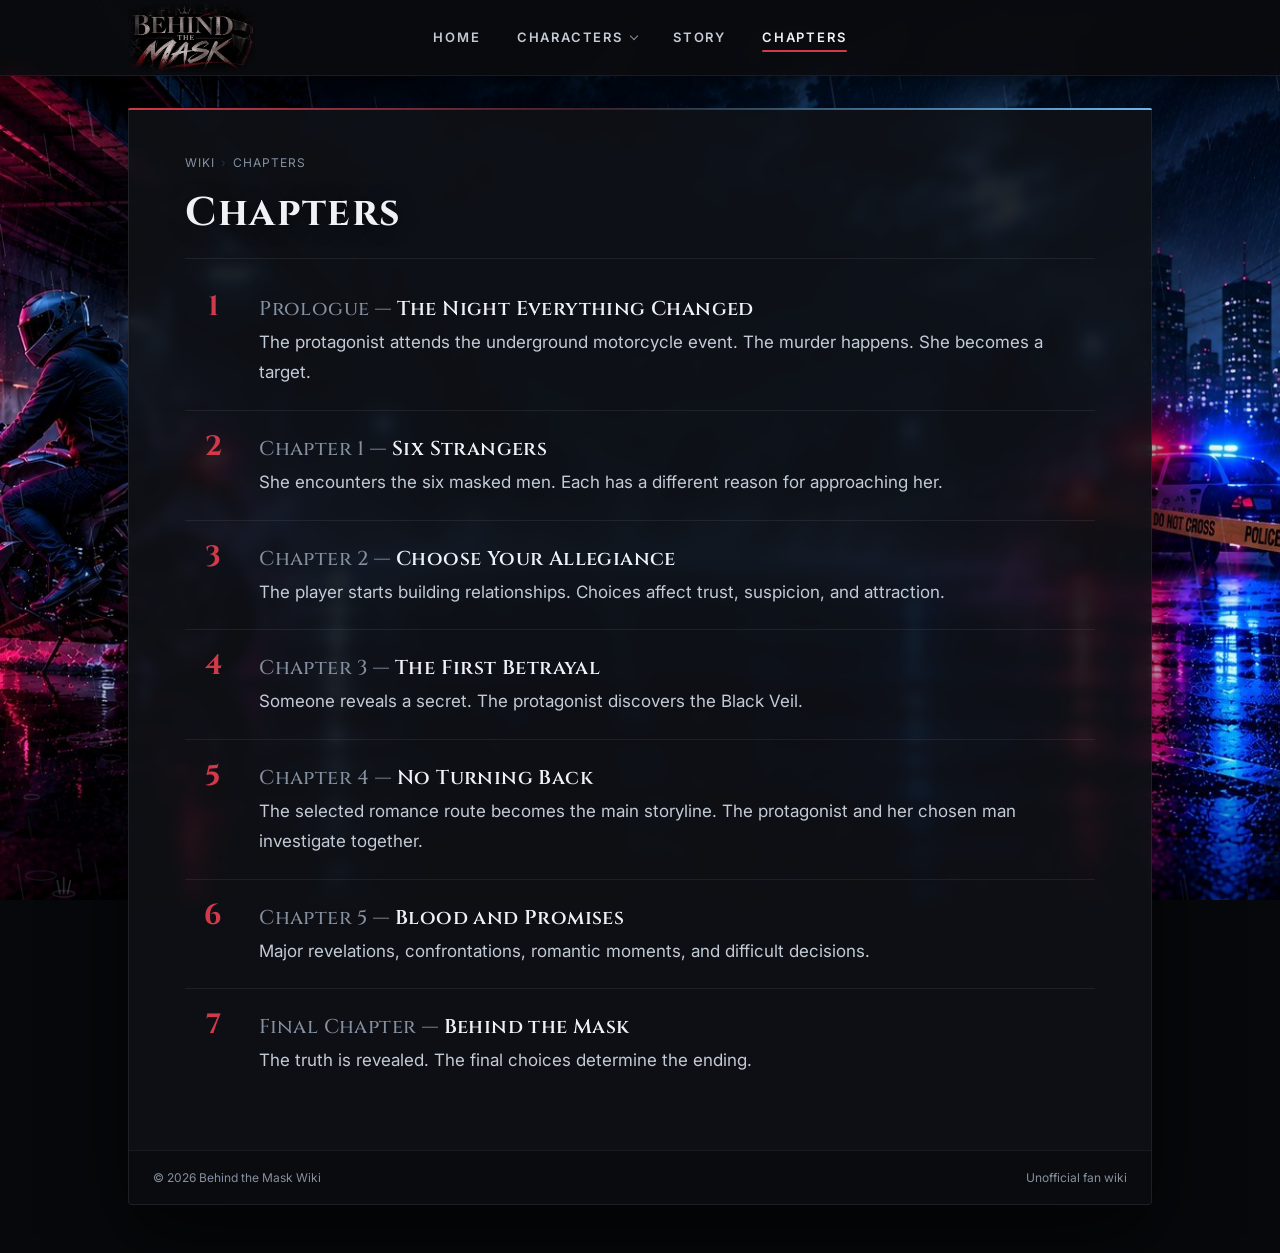
==== chapters.html @ 9ae068f0 "add website files" ====
<!DOCTYPE html>
<html lang="en">
<head>
  <meta charset="utf-8">
  <meta name="viewport" content="width=device-width, initial-scale=1">
  <title>Chapters — Behind the Mask Wiki</title>
  <meta name="description" content="Chapter guide for Behind the Mask.">
  <link rel="icon" href="assets/img/logo-nav.webp">
  <link rel="preconnect" href="https://fonts.googleapis.com">
  <link rel="preconnect" href="https://fonts.gstatic.com" crossorigin>
  <link href="https://fonts.googleapis.com/css2?family=Cinzel:wght@500;600;700&family=Inter:wght@400;500;600;700&display=swap" rel="stylesheet">
  <link rel="stylesheet" href="assets/css/wiki.css">
</head>
<body data-page="chapters">

  <!-- Background, top bar and footer are added by assets/js/site.js -->
  <div class="wiki-shell">
    <div class="wiki-panel">
      <main class="wiki-content" id="main">
        <header class="page-head">
          <ol class="breadcrumb">
            <li><a href="index.html">Wiki</a></li>
            <li>Chapters</li>
          </ol>
          <h1>Chapters</h1>
        </header>

        <ol class="chapter-index">
          <li>
            <span class="chapter-index__num">1</span>
            <div>
              <h3 class="chapter-index__title" data-no-toc><span>Prologue —</span> The Night Everything Changed</h3>
              <p>The protagonist attends the underground motorcycle event. The murder happens. She becomes a target.</p>
            </div>
          </li>
          <li>
            <span class="chapter-index__num">2</span>
            <div>
              <h3 class="chapter-index__title" data-no-toc><span>Chapter 1 —</span> Six Strangers</h3>
              <p>She encounters the six masked men. Each has a different reason for approaching her.</p>
            </div>
          </li>
          <li>
            <span class="chapter-index__num">3</span>
            <div>
              <h3 class="chapter-index__title" data-no-toc><span>Chapter 2 —</span> Choose Your Allegiance</h3>
              <p>The player starts building relationships. Choices affect trust, suspicion, and attraction.</p>
            </div>
          </li>
          <li>
            <span class="chapter-index__num">4</span>
            <div>
              <h3 class="chapter-index__title" data-no-toc><span>Chapter 3 —</span> The First Betrayal</h3>
              <p>Someone reveals a secret. The protagonist discovers the Black Veil.</p>
            </div>
          </li>
          <li>
            <span class="chapter-index__num">5</span>
            <div>
              <h3 class="chapter-index__title" data-no-toc><span>Chapter 4 —</span> No Turning Back</h3>
              <p>The selected romance route becomes the main storyline. The protagonist and her chosen man investigate together.</p>
            </div>
          </li>
          <li>
            <span class="chapter-index__num">6</span>
            <div>
              <h3 class="chapter-index__title" data-no-toc><span>Chapter 5 —</span> Blood and Promises</h3>
              <p>Major revelations, confrontations, romantic moments, and difficult decisions.</p>
            </div>
          </li>
          <li>
            <span class="chapter-index__num">7</span>
            <div>
              <h3 class="chapter-index__title" data-no-toc><span>Final Chapter —</span> Behind the Mask</h3>
              <p>The truth is revealed. The final choices determine the ending.</p>
            </div>
          </li>
        </ol>

      </main>
    </div>
  </div>

  <script src="assets/js/site.js"></script>
  <script src="assets/js/rain.js"></script>
</body>
</html>
---- assets/css/wiki.css ----
/* ==========================================================================
   Behind the Mask — Wiki stylesheet
   --------------------------------------------------------------------------
   1. Theme tokens (edit colours / sizes here)
   2. Base
   3. Background (artwork + rain canvas)
   4. Top navigation bar
   5. Layout shell (central panel)
   6. Typography inside the content
   7. Components (cards, infobox, character cards, tables, collapsibles…)
   8. Footer
   9. Responsive
   ========================================================================== */

/* 1. THEME TOKENS ---------------------------------------------------------- */
:root {
  /* Surfaces — charcoal / black, Steam-like */
  --c-black:        #07080b;
  --c-bar:          rgba(10, 11, 15, 0.92);     /* top navigation bar          */
  --c-panel:        rgba(15, 17, 22, 0.90);     /* central panel (90% opaque)  */
  --c-surface:      #191c23;                    /* cards                        */
  --c-surface-2:    #20242d;                    /* raised / hover               */
  --c-surface-3:    #2a2f3a;
  --c-border:       rgba(255, 255, 255, 0.07);
  --c-border-hi:    rgba(255, 255, 255, 0.14);

  /* Text */
  --c-text:         #c3cbd6;
  --c-text-strong:  #eef1f5;
  --c-muted:        #8590a0;

  /* Accents — rose from the logo, neon blue from the artwork */
  --c-accent:       #d23a4c;
  --c-accent-soft:  rgba(210, 58, 76, 0.16);
  --c-link:         #6cb8f2;
  --c-link-hover:   #a6d6ff;

  /* Type */
  --f-display: "Cinzel", "Trajan Pro", Georgia, serif;
  --f-body:    "Inter", "Segoe UI", system-ui, -apple-system, Roboto, Arial, sans-serif;

  /* Layout
     The artwork is 1672×941 and always covers the screen, so its rendered
     width is max(100vw, 100vh × 1.777). The open area between the characters
     is ~48% of that width — the panel is sized to fit inside it. */
  --art-width:     max(100vw, calc(100vh * 1672 / 941));
  --wiki-width:    min(94vw, clamp(860px, calc(var(--art-width) * 0.64), 1440px));
  --header-h:      76px;
  --radius:        4px;
  --gap:           28px;
  --ease:          cubic-bezier(.2, .7, .2, 1);
}

/* 2. BASE ------------------------------------------------------------------ */
*, *::before, *::after { box-sizing: border-box; }

html { scroll-behavior: smooth; scroll-padding-top: calc(var(--header-h) + 20px); }
@media (prefers-reduced-motion: reduce) { html { scroll-behavior: auto; } }

body {
  margin: 0;
  min-height: 100vh;
  background: var(--c-black);
  color: var(--c-text);
  font: 400 17px/1.75 var(--f-body);
  -webkit-font-smoothing: antialiased;
  text-rendering: optimizeLegibility;
}

img { max-width: 100%; height: auto; display: block; }

a { color: var(--c-link); text-decoration: none; transition: color .2s var(--ease); }
a:hover { color: var(--c-link-hover); }

:focus-visible { outline: 2px solid var(--c-link); outline-offset: 2px; border-radius: 2px; }

::selection { background: var(--c-accent); color: #fff; }

.skip-link {
  position: fixed; top: 8px; left: 8px; z-index: 100;
  padding: 8px 14px; background: var(--c-surface-2); color: var(--c-text-strong);
  transform: translateY(-200%); transition: transform .2s;
}
.skip-link:focus { transform: none; }

/* 3. BACKGROUND ------------------------------------------------------------ */
.wiki-bg { position: fixed; inset: 0; z-index: 0; overflow: hidden; pointer-events: none; }

/* the stage keeps the artwork's 1672:941 shape and always covers the window */
.wiki-bg__stage {
  position: absolute; left: 50%; top: 50%;
  width: var(--art-width);
  aspect-ratio: 1672 / 941;
  transform: translate(-50%, -50%);
}
.wiki-bg__stage img,
.wiki-bg__stage canvas { position: absolute; inset: 0; width: 100%; height: 100%; }

/* soft darkening at the very top/bottom so the bar and footer sit nicely */
.wiki-bg::after {
  content: ""; position: absolute; inset: 0;
  background: linear-gradient(to bottom, rgba(0,0,0,.35) 0, transparent 18%, transparent 85%, rgba(0,0,0,.45) 100%);
}

/* 4. TOP NAVIGATION BAR ---------------------------------------------------- */
.site-header {
  position: sticky; top: 0; z-index: 50;
  height: var(--header-h);
  background: var(--c-bar);
  border-bottom: 1px solid var(--c-border);
  box-shadow: 0 6px 24px rgba(0, 0, 0, .45);
  -webkit-backdrop-filter: blur(10px);
  backdrop-filter: blur(10px);
}
/* three columns: logo | centered menu | empty spacer (keeps the menu truly centered) */
.site-header__inner {
  width: var(--wiki-width); height: 100%; margin: 0 auto;
  display: grid; grid-template-columns: 1fr auto 1fr; grid-template-rows: 100%; align-items: center; gap: 24px;
}
.site-header__inner > .site-logo { justify-self: start; }
.site-header__inner > .site-nav  { justify-self: center; }
.site-header__inner > .nav-toggle { justify-self: end; grid-column: 3; grid-row: 1; }

.site-logo { display: flex; align-items: center; height: 100%; padding: 4px 0; flex-shrink: 0; }
.site-logo img {
  height: calc(var(--header-h) - 8px); width: auto;
  filter: drop-shadow(0 0 0 transparent);
  transition: transform .3s var(--ease), filter .3s var(--ease);
}
.site-logo:hover img { transform: scale(1.04); filter: drop-shadow(0 0 10px rgba(210, 58, 76, .45)); }

.site-nav ul { display: flex; gap: 4px; margin: 0; padding: 0; list-style: none; }
.site-nav a {
  position: relative; display: block;
  padding: 10px 16px;
  color: var(--c-text);
  font: 600 13px/1 var(--f-body);
  letter-spacing: .14em; text-transform: uppercase;
  border-radius: var(--radius);
  transition: color .2s var(--ease), background .2s var(--ease);
}
.site-nav a::after {
  content: ""; position: absolute; left: 16px; right: 16px; bottom: 2px; height: 2px;
  background: var(--c-accent); border-radius: 2px;
  transform: scaleX(0); transition: transform .25s var(--ease);
}
.site-nav a:hover { color: var(--c-text-strong); background: rgba(255,255,255,.04); }
.site-nav a:hover::after { transform: scaleX(.5); }
.site-nav a[aria-current="page"] { color: var(--c-text-strong); }
.site-nav a[aria-current="page"]::after { transform: scaleX(1); }

/* Characters dropdown in the top menu */
.site-nav li { position: relative; }
.nav-caret {
  display: inline-block; width: 6px; height: 6px; margin: 0 0 3px 8px;
  border-right: 1.5px solid currentColor; border-bottom: 1.5px solid currentColor;
  transform: rotate(45deg); opacity: .7; transition: transform .25s var(--ease);
}
.has-sub:hover .nav-caret, .has-sub:focus-within .nav-caret { transform: rotate(225deg) translate(-2px, -2px); }
.site-subnav {
  position: absolute; top: calc(100% + 14px); left: 50%; z-index: 60;
  min-width: 280px; padding: 8px 0;
  background: rgba(12, 13, 17, .98);
  border: 1px solid var(--c-border-hi); border-top: 2px solid var(--c-accent); border-radius: 0 0 var(--radius) var(--radius);
  box-shadow: 0 18px 40px rgba(0, 0, 0, .6);
  opacity: 0; visibility: hidden; transform: translate(-50%, 8px);
  transition: opacity .2s var(--ease), transform .2s var(--ease), visibility 0s .2s;
}
.site-subnav::before { content: ""; position: absolute; left: 0; right: 0; top: -18px; height: 18px; } /* hover bridge */
.has-sub:hover .site-subnav,
.has-sub:focus-within .site-subnav {
  opacity: 1; visibility: visible; transform: translate(-50%, 0);
  transition: opacity .2s var(--ease), transform .2s var(--ease);
}
.site-subnav__title {
  margin: 8px 0 4px; padding: 0 18px;
  font: 700 10px/1.3 var(--f-body); letter-spacing: .18em; text-transform: uppercase; color: var(--c-muted);
}
.site-nav .site-subnav ul { display: block; padding: 0; }
.site-nav .site-subnav a {
  display: flex; justify-content: space-between; align-items: baseline; gap: 16px;
  padding: 8px 18px; border-radius: 0; border-left: 2px solid transparent;
  font: 600 14px/1.3 var(--f-body); letter-spacing: .02em; text-transform: none; color: var(--c-text-strong);
}
.site-nav .site-subnav a span { font-weight: 400; font-size: 12px; color: var(--c-muted); white-space: nowrap; }
.site-nav .site-subnav a::after { display: none; }
.site-nav .site-subnav a:hover { background: rgba(255,255,255,.05); border-left-color: var(--c-border-hi); }
.site-nav .site-subnav a[aria-current="page"] { border-left-color: var(--c-accent); background: var(--c-accent-soft); }
.site-nav .site-subnav .site-subnav__all {
  margin-top: 8px; padding-top: 10px; border-top: 1px solid var(--c-border);
  font-size: 12px; letter-spacing: .1em; text-transform: uppercase; color: var(--c-muted);
}

.nav-toggle {
  display: none;
  width: 42px; height: 42px; padding: 0;
  background: transparent; border: 1px solid var(--c-border-hi); border-radius: var(--radius);
  color: var(--c-text-strong); cursor: pointer;
}
.nav-toggle span, .nav-toggle span::before, .nav-toggle span::after {
  display: block; width: 18px; height: 2px; margin: 0 auto; background: currentColor;
  position: relative; transition: transform .25s var(--ease), background .2s;
}
.nav-toggle span::before, .nav-toggle span::after { content: ""; position: absolute; left: 0; }
.nav-toggle span::before { top: -6px; }
.nav-toggle span::after  { top:  6px; }
.nav-toggle[aria-expanded="true"] span { background: transparent; }
.nav-toggle[aria-expanded="true"] span::before { transform: translateY(6px) rotate(45deg); }
.nav-toggle[aria-expanded="true"] span::after  { transform: translateY(-6px) rotate(-45deg); }

/* 5. LAYOUT SHELL ---------------------------------------------------------- */
.wiki-shell {
  position: relative; z-index: 1;
  width: var(--wiki-width);
  margin: 32px auto 48px;
}

/* THE central panel — only the background is translucent, never the content */
.wiki-panel {
  position: relative;
  display: flex; flex-direction: column;
  min-height: calc(100vh - var(--header-h) - 80px);
  background: var(--c-panel);
  -webkit-backdrop-filter: blur(6px) saturate(115%);
  backdrop-filter: blur(6px) saturate(115%);
  border: 1px solid var(--c-border);
  border-radius: var(--radius);
  box-shadow: 0 30px 80px rgba(0, 0, 0, .65), inset 0 1px 0 rgba(255,255,255,.03);
}
/* thin neon accent along the top edge */
.wiki-panel::before {
  content: ""; position: absolute; left: -1px; right: -1px; top: -1px; height: 2px;
  border-radius: var(--radius) var(--radius) 0 0;
  background: linear-gradient(90deg, var(--c-accent), rgba(210,58,76,.2) 45%, rgba(108,184,242,.2) 55%, var(--c-link));
}

/* Main content column */
.wiki-content { flex: 1; min-width: 0; padding: 40px 56px 52px; }

/* 6. TYPOGRAPHY ------------------------------------------------------------ */
.breadcrumb {
  display: flex; flex-wrap: wrap; gap: 6px; margin: 0 0 10px; padding: 0; list-style: none;
  font-size: 12px; letter-spacing: .08em; text-transform: uppercase; color: var(--c-muted);
}
.breadcrumb li + li::before { content: "›"; margin-right: 6px; color: var(--c-surface-3); }
.wiki-content .breadcrumb, .wiki-content .chapter-list { padding-left: 0; max-width: none; }
.breadcrumb li { margin: 0; }
.wiki-content .breadcrumb a { color: var(--c-muted); border-bottom: 0; }
.wiki-content .breadcrumb a:hover { color: var(--c-text-strong); }

.page-head { margin-bottom: 30px; padding-bottom: 22px; border-bottom: 1px solid var(--c-border); }
.page-head__subtitle { margin: 8px 0 0; color: var(--c-muted); font-size: 15px; }

.wiki-content h1,
.wiki-content h2,
.wiki-content h3,
.wiki-content h4 { color: var(--c-text-strong); line-height: 1.25; margin: 0; }

.wiki-content h1 {
  font: 700 clamp(28px, 3.2vw, 40px)/1.15 var(--f-display);
  letter-spacing: .04em;
  text-shadow: 0 2px 18px rgba(0,0,0,.6);
}
.wiki-content h2 {
  position: relative;
  margin: 44px 0 18px; padding-bottom: 10px;
  font: 600 24px/1.25 var(--f-display); letter-spacing: .03em;
  border-bottom: 1px solid var(--c-border);
}
.wiki-content h2::after {             /* short accent under section headings */
  content: ""; position: absolute; left: 0; bottom: -1px; width: 56px; height: 2px; background: var(--c-accent);
}
.wiki-content h3 { margin: 30px 0 10px; font: 600 18px/1.3 var(--f-body); letter-spacing: .01em; }
.wiki-content h4 {
  margin: 22px 0 8px; font: 700 12px/1.3 var(--f-body);
  letter-spacing: .16em; text-transform: uppercase; color: var(--c-link);
}
.wiki-content > section:first-of-type > h2:first-child,
.page-head + h2 { margin-top: 0; }

.wiki-content p  { margin: 0 0 1.1em; max-width: 85ch; }
.wiki-content ul,
.wiki-content ol { margin: 0 0 1.2em; padding-left: 1.4em; max-width: 85ch; }
.wiki-content li { margin: .25em 0; }
.wiki-content li::marker { color: var(--c-accent); }
.wiki-content strong { color: var(--c-text-strong); font-weight: 600; }
.wiki-content p a, .wiki-content li a { border-bottom: 1px solid rgba(108,184,242,.3); }
.wiki-content p a:hover, .wiki-content li a:hover { border-bottom-color: currentColor; }

.wiki-content blockquote {
  margin: 1.4em 0; padding: 14px 20px;
  border-left: 3px solid var(--c-accent);
  background: rgba(255,255,255,.025);
  font-style: italic; color: var(--c-text-strong);
}
.wiki-content hr, .divider {
  height: 1px; margin: 36px 0; border: 0;
  background: linear-gradient(90deg, transparent, var(--c-border-hi) 20%, var(--c-border-hi) 80%, transparent);
}

/* 7. COMPONENTS ------------------------------------------------------------ */

/* Card — generic boxed section */
.card {
  margin: 0 0 22px; padding: 22px 24px;
  background: var(--c-surface);
  border: 1px solid var(--c-border);
  border-radius: var(--radius);
  box-shadow: 0 4px 16px rgba(0,0,0,.25);
}
.card__title {
  margin: -22px -24px 18px; padding: 12px 24px;
  font: 700 12px/1.3 var(--f-body); letter-spacing: .16em; text-transform: uppercase;
  color: var(--c-text-strong);
  background: linear-gradient(90deg, rgba(255,255,255,.05), transparent);
  border-bottom: 1px solid var(--c-border);
}
.card > :last-child { margin-bottom: 0; }

/* Short muted line directly under a section heading */
.wiki-content h2 + .section-note {
  margin: -8px 0 18px; font-size: 14px; font-style: italic; color: var(--c-muted);
}

/* Grid helper */
.grid { display: grid; gap: 18px; grid-template-columns: repeat(auto-fill, minmax(var(--min, 220px), 1fr)); margin-bottom: 22px; }
.grid--overview { grid-template-columns: minmax(0, 1fr) minmax(0, 1.6fr); }
@media (max-width: 760px) { .grid--overview { grid-template-columns: minmax(0, 1fr); } }

/* Hero (home page logo banner) */
.hero {
  position: relative; margin: -40px -56px 32px; padding: 34px 56px 28px;
  border-bottom: 1px solid var(--c-border);
  background: radial-gradient(ellipse at 50% 60%, rgba(210,58,76,.14), transparent 65%);
  text-align: center; overflow: hidden;
}
.hero img {
  width: min(560px, 100%); margin: 0 auto;
  /* fade the logo's dark backdrop into the panel */
  -webkit-mask-image: radial-gradient(ellipse 50% 50% at 50% 50%, #000 62%, transparent 100%);
  mask-image: radial-gradient(ellipse 50% 50% at 50% 50%, #000 62%, transparent 100%);
}

/* Empty state — shown while a page has no content yet */
.empty-state {
  display: grid; place-items: center; gap: 6px;
  min-height: 220px; padding: 40px 24px;
  border: 1px dashed var(--c-border-hi); border-radius: var(--radius);
  background: rgba(255,255,255,.015);
  color: var(--c-muted); text-align: center; font-size: 14px;
}
.empty-state__icon { font-size: 26px; opacity: .5; line-height: 1; }

/* Infobox — character / item profile box, floats right on wide screens */
.infobox {
  float: right; width: 320px; margin: 0 0 22px 28px;
  background: var(--c-surface); border: 1px solid var(--c-border); border-radius: var(--radius);
  overflow: hidden; box-shadow: 0 8px 26px rgba(0,0,0,.35);
}
.infobox__title {
  padding: 12px 16px; text-align: center;
  font: 600 18px/1.3 var(--f-display); color: var(--c-text-strong);
  background: linear-gradient(180deg, var(--c-surface-3), var(--c-surface-2));
  border-bottom: 2px solid var(--c-accent);
}
.infobox__image { aspect-ratio: 3 / 4; background: #0d0f13 center / cover no-repeat; }
.infobox__image img { width: 100%; height: 100%; object-fit: cover; }
.infobox__caption { padding: 8px 14px; font-size: 12px; color: var(--c-muted); text-align: center; border-bottom: 1px solid var(--c-border); }
.infobox table { width: 100%; border-collapse: collapse; font-size: 14px; }
.infobox th, .infobox td { padding: 9px 14px; vertical-align: top; border-bottom: 1px solid var(--c-border); text-align: left; }
.infobox tr:last-child th, .infobox tr:last-child td { border-bottom: 0; }
.infobox th { width: 40%; color: var(--c-muted); font-weight: 600; font-size: 12px; letter-spacing: .06em; text-transform: uppercase; }
.infobox td { color: var(--c-text-strong); }
/* bullet list inside an info-box cell (e.g. a long personality list) */
.wiki-content .infobox__list { margin: 0; padding-left: 1.05em; max-width: none; }
.wiki-content .infobox__list li { margin: 0 0 .3em; line-height: 1.45; }
.wiki-content .infobox__list li:last-child { margin-bottom: 0; }
.infobox__section {
  padding: 7px 14px; font: 700 11px/1 var(--f-body); letter-spacing: .16em; text-transform: uppercase;
  color: var(--c-link); background: rgba(108,184,242,.06);
}
.clearfix::after { content: ""; display: table; clear: both; }

/* Character cards (grid of profiles) */
.char-card {
  position: relative; display: block; overflow: hidden;
  background: var(--c-surface); border: 1px solid var(--c-border); border-radius: var(--radius);
  color: var(--c-text);
  transition: transform .3s var(--ease), box-shadow .3s var(--ease), border-color .3s var(--ease);
}
.char-card:hover {
  transform: translateY(-3px);
  border-color: var(--c-border-hi);
  box-shadow: 0 14px 34px rgba(0,0,0,.5), 0 0 0 1px rgba(210,58,76,.25);
  color: var(--c-text);
}
.char-card__image { aspect-ratio: 4 / 3; background: #0a0b0e; overflow: hidden; }
.char-card__image img { width: 100%; height: 100%; object-fit: cover; transition: transform .5s var(--ease); }
.char-card:hover .char-card__image img { transform: scale(1.05); }
.char-card__body { padding: 12px 14px 14px; border-top: 2px solid var(--c-accent); }
.char-card__name { margin: 0; font: 600 16px/1.3 var(--f-display); color: var(--c-text-strong); }
.char-card__meta { margin: 4px 0 0; font-size: 12px; color: var(--c-muted); letter-spacing: .04em; }
.char-card .tag { margin: 10px 0 0; }
.wiki-content .char-card p { margin-bottom: 0; }

/* ---------- Character pages ---------- */

/* "‹ All characters" button at the top of each character page */
.wiki-content .back-btn {
  display: inline-block; margin: 0 0 28px; padding: 8px 18px;
  font: 600 12px/1 var(--f-body); letter-spacing: .14em; text-transform: uppercase;
  color: var(--c-muted); background: transparent;
  border: 1px solid var(--c-border-hi); border-radius: 2px;
  transition: color .2s var(--ease), background .2s var(--ease), border-color .2s var(--ease);
}
.wiki-content .back-btn::before { content: "‹ "; }
.wiki-content .back-btn:hover { color: var(--c-text-strong); background: var(--c-surface-2); border-color: rgba(255,255,255,.25); }

/* Two columns: article on the left, profile box on the right */
.char-layout {
  display: grid; grid-template-columns: minmax(0, 1fr) 340px; gap: 40px; align-items: start;
}
.char-layout__main > h2:first-child { margin-top: 0; }
.char-layout .infobox { float: none; width: auto; margin: 0; grid-column: 2; grid-row: 1; }
.char-layout__main { grid-column: 1; grid-row: 1; }

.infobox__subtitle {
  padding: 8px 14px; text-align: center; font-size: 12px; letter-spacing: .12em; text-transform: uppercase;
  color: var(--c-muted); background: var(--c-surface-2); border-bottom: 1px solid var(--c-border);
}

/* Picture gallery — same 4:3 frame for every character */
.gallery {
  position: relative; aspect-ratio: 4 / 3; overflow: hidden;
  background: #0a0b0e; border-bottom: 1px solid var(--c-border);
}
.gallery:focus-visible { outline-offset: -2px; }
.gallery__slide {
  position: absolute; inset: 0; width: 100%; height: 100%;
  object-fit: cover; object-position: center;
  opacity: 0; transition: opacity .45s var(--ease);
}
.gallery__slide.is-active { opacity: 1; }
.gallery__btn {
  position: absolute; top: 50%; z-index: 2; width: 36px; height: 36px; margin-top: -18px;
  display: grid; place-items: center; padding: 0 0 3px;
  font: 400 26px/1 var(--f-body); color: #fff; cursor: pointer;
  background: rgba(0, 0, 0, .55); border: 1px solid rgba(255,255,255,.18); border-radius: 50%;
  -webkit-backdrop-filter: blur(4px); backdrop-filter: blur(4px);
  opacity: .8; transition: opacity .2s, background .2s, border-color .2s, transform .2s;
}
.gallery__btn--prev { left: 10px; }
.gallery__btn--next { right: 10px; }
.gallery:hover .gallery__btn { opacity: 1; }
.gallery__btn:hover { background: var(--c-accent); border-color: var(--c-accent); transform: scale(1.06); }
.gallery__count {
  position: absolute; top: 10px; right: 10px; z-index: 2; padding: 3px 8px;
  font-size: 11px; letter-spacing: .08em; color: #fff; background: rgba(0,0,0,.55); border-radius: 2px;
}
.gallery__dots { position: absolute; left: 0; right: 0; bottom: 10px; z-index: 2; display: flex; justify-content: center; gap: 6px; }
.gallery__dots button {
  width: 8px; height: 8px; padding: 0; border: 0; border-radius: 50%; cursor: pointer;
  background: rgba(255,255,255,.35); transition: background .2s, transform .2s;
}
.gallery__dots button[aria-current="true"] { background: var(--c-accent); transform: scale(1.25); }

/* Possible endings list */
.endings { list-style: none; padding: 0 !important; }
.endings li { margin: 0 0 .7em; }
.endings li { display: grid; grid-template-columns: 8.4em 1fr; gap: 8px; }
.endings strong { white-space: nowrap; }
@media (max-width: 640px) { .endings li { display: block; } .endings strong { margin-right: 6px; } }

/* Image placeholder (until real art is added) */
.img-placeholder {
  display: grid; place-items: center; width: 100%; height: 100%; min-height: 120px;
  color: var(--c-surface-3); font-size: 12px; letter-spacing: .14em; text-transform: uppercase;
  background: repeating-linear-gradient(135deg, #12141a 0 10px, #15181e 10px 20px);
}

/* Figure */
.figure { margin: 0 0 22px; }
.figure img { width: 100%; border-radius: var(--radius); border: 1px solid var(--c-border); }
.figure figcaption { margin-top: 8px; font-size: 13px; color: var(--c-muted); }
.figure--right { float: right; width: 280px; margin-left: 24px; }

/* Tables */
.table-wrap { overflow-x: auto; margin: 0 0 22px; border: 1px solid var(--c-border); border-radius: var(--radius); }
.wiki-table { width: 100%; border-collapse: collapse; font-size: 15px; background: var(--c-surface); }
.wiki-table th, .wiki-table td { padding: 11px 16px; text-align: left; border-bottom: 1px solid var(--c-border); }
.wiki-table thead th {
  font-size: 11px; font-weight: 700; letter-spacing: .14em; text-transform: uppercase;
  color: var(--c-muted); background: var(--c-surface-2); border-bottom: 1px solid var(--c-border-hi);
}
.wiki-table tbody tr { transition: background .15s; }
.wiki-table tbody tr:nth-child(even) { background: rgba(255,255,255,.015); }
.wiki-table tbody tr:hover { background: rgba(108,184,242,.06); }
.wiki-table tbody tr:last-child td { border-bottom: 0; }

/* Expandable sections — <details class="collapsible"> */
.collapsible {
  margin: 0 0 12px;
  background: var(--c-surface); border: 1px solid var(--c-border); border-radius: var(--radius);
  transition: border-color .2s;
}
.collapsible[open] { border-color: var(--c-border-hi); }
.collapsible > summary {
  display: flex; align-items: center; gap: 12px;
  padding: 14px 18px; cursor: pointer; list-style: none; user-select: none;
  font-weight: 600; color: var(--c-text-strong);
  transition: background .2s;
}
.collapsible > summary::-webkit-details-marker { display: none; }
.collapsible > summary::before {
  content: ""; width: 8px; height: 8px; flex-shrink: 0;
  border-right: 2px solid var(--c-accent); border-bottom: 2px solid var(--c-accent);
  transform: rotate(-45deg); transition: transform .25s var(--ease);
}
.collapsible[open] > summary::before { transform: rotate(45deg); }
.collapsible > summary:hover { background: rgba(255,255,255,.03); }
.collapsible__body { padding: 4px 18px 16px 38px; }
.collapsible__body > :last-child { margin-bottom: 0; }
.collapsible--spoiler > summary::after {
  content: "Spoiler"; margin-left: auto; padding: 3px 8px; border-radius: 2px;
  font-size: 10px; letter-spacing: .14em; text-transform: uppercase;
  color: var(--c-accent); background: var(--c-accent-soft);
}

/* Chapter list */
.chapter-list { display: grid; gap: 10px; margin: 0 0 22px; padding: 0; list-style: none; counter-reset: ch; }
.chapter-list a {
  display: grid; grid-template-columns: 54px 1fr auto; align-items: center; gap: 16px;
  padding: 14px 18px;
  background: var(--c-surface); border: 1px solid var(--c-border); border-radius: var(--radius);
  color: var(--c-text);
  transition: background .2s var(--ease), border-color .2s var(--ease), transform .2s var(--ease);
}
.chapter-list a:hover { background: var(--c-surface-2); border-color: var(--c-border-hi); transform: translateX(3px); color: var(--c-text); }
.chapter-list__num { font: 700 22px/1 var(--f-display); color: var(--c-accent); text-align: center; }
.chapter-list__title { display: block; color: var(--c-text-strong); font-weight: 600; }
.chapter-list__desc { display: block; font-size: 13px; color: var(--c-muted); }
.chapter-list__arrow { color: var(--c-muted); transition: color .2s, transform .2s; }
.chapter-list a:hover .chapter-list__arrow { color: var(--c-link); transform: translateX(3px); }

/* Chapter overview (chapters.html) — numbered entries separated by thin lines */
.wiki-content .chapter-index { list-style: none; margin: 0; padding: 0; max-width: none; }
.wiki-content .chapter-index > li {
  display: grid; grid-template-columns: 56px minmax(0, 1fr); gap: 18px; align-items: baseline;
  margin: 0; padding: 22px 0; border-bottom: 1px solid var(--c-border);
}
.wiki-content .chapter-index > li:first-child { padding-top: 4px; }
.wiki-content .chapter-index > li:last-child { border-bottom: 0; }
.chapter-index__num { font: 700 28px/1 var(--f-display); color: var(--c-accent); text-align: center; }
.wiki-content .chapter-index__title { margin: 0 0 6px; font: 600 20px/1.3 var(--f-display); letter-spacing: .02em; }
.chapter-index__title span { color: var(--c-muted); font-weight: 500; }
.wiki-content .chapter-index p { margin: 0; }
@media (max-width: 640px) {
  .wiki-content .chapter-index > li { grid-template-columns: 36px minmax(0, 1fr); gap: 12px; }
  .chapter-index__num { font-size: 22px; }
}

/* Story text (story.html) */
.story__text { max-width: 78ch; }
.wiki-content .story__text h3 {
  margin: 44px 0 16px; padding-top: 22px; border-top: 1px solid var(--c-border);
  font: 600 19px/1.3 var(--f-display); letter-spacing: .04em; color: var(--c-text-strong);
}
.wiki-content .story__text h3:first-child { margin-top: 8px; padding-top: 0; border-top: 0; }
/* phone notifications, e.g. "RAVEN is LIVE" */
.wiki-content .story-notif {
  display: table; margin: 1.2em 0; padding: 7px 14px;
  font: 600 13px/1.3 var(--f-body); letter-spacing: .04em; color: var(--c-text-strong);
  background: rgba(255,255,255,.05); border: 1px solid var(--c-border-hi); border-radius: 999px;
}
/* live comments, chat messages, news headlines */
.story-comments, .story-chat, .story-headlines { margin: 0 0 1.2em; padding-left: 16px; border-left: 2px solid var(--c-border-hi); }
.wiki-content .story-comments p,
.wiki-content .story-chat p,
.wiki-content .story-headlines p { margin: 0 0 .35em; }
.wiki-content .story-comments p { font-size: 15px; font-style: italic; color: var(--c-muted); }
.story-chat { border-left-color: var(--c-link); }
.wiki-content .story-headlines { padding-left: 0; border-left: 0; }
.wiki-content .story-headlines p { font-weight: 600; color: var(--c-text-strong); letter-spacing: .01em; }
/* scene cuts and the final line */
.wiki-content .story-cut {
  margin: 2.2em 0; text-align: center; max-width: none;
  font: 700 12px/1 var(--f-body); letter-spacing: .3em; color: var(--c-muted);
}
.wiki-content .story-final {
  margin: 1.6em 0; font: 600 22px/1.4 var(--f-display); color: var(--c-text-strong); letter-spacing: .02em;
}

/* Callouts / notes */
.callout {
  margin: 0 0 22px; padding: 14px 18px 14px 16px;
  border: 1px solid var(--c-border); border-left: 3px solid var(--c-link); border-radius: var(--radius);
  background: rgba(108,184,242,.06); font-size: 15px;
}
.callout--warning { border-left-color: var(--c-accent); background: var(--c-accent-soft); }
.callout__title { display: block; margin-bottom: 4px; font: 700 11px/1.3 var(--f-body); letter-spacing: .16em; text-transform: uppercase; color: var(--c-text-strong); }
.callout > :last-child { margin-bottom: 0; }

/* Tags / badges */
.tag {
  display: inline-block; padding: 3px 9px; margin: 0 4px 4px 0;
  font-size: 11px; font-weight: 600; letter-spacing: .08em; text-transform: uppercase;
  color: var(--c-text); background: var(--c-surface-2); border: 1px solid var(--c-border); border-radius: 2px;
}
.tag--accent { color: #fff; background: var(--c-accent); border-color: transparent; }
.tag--blue   { color: #0b1824; background: var(--c-link); border-color: transparent; }

/* Buttons (Steam-ish gradient) */
.btn {
  display: inline-flex; align-items: center; gap: 8px;
  padding: 9px 18px; border: 0; border-radius: 2px; cursor: pointer;
  font: 600 13px/1 var(--f-body); letter-spacing: .06em;
  color: #fff; background: linear-gradient(90deg, #b42f40, #d23a4c);
  box-shadow: 0 2px 10px rgba(210,58,76,.25);
  transition: filter .2s, transform .2s;
}
.btn:hover { color: #fff; filter: brightness(1.15); transform: translateY(-1px); }
.btn--ghost { background: rgba(255,255,255,.06); box-shadow: none; color: var(--c-text-strong); border: 1px solid var(--c-border-hi); }
.btn--ghost:hover { background: rgba(255,255,255,.1); color: var(--c-text-strong); }

/* Story / premise text helpers */
.wiki-content .lead { font-size: 1.12em; color: var(--c-text-strong); }
.tag-list { margin: 0; }
.wiki-content .text-medium { font-weight: 500; color: var(--c-text-strong); }
/* Prev / next page links at the bottom of an article */
.pager { display: flex; justify-content: space-between; gap: 12px; margin-top: 40px; padding-top: 22px; border-top: 1px solid var(--c-border); }

/* 8. FOOTER ---------------------------------------------------------------- */
.site-footer {
  display: flex; flex-wrap: wrap; justify-content: space-between; gap: 8px 24px;
  padding: 16px 24px;
  border-top: 1px solid var(--c-border);
  background: rgba(0,0,0,.25);
  font-size: 12px; color: var(--c-muted);
}
.site-footer a { color: var(--c-muted); }
.site-footer a:hover { color: var(--c-text-strong); }

/* 9. RESPONSIVE ------------------------------------------------------------ */

/* Character pages: profile box moves above the article */
@media (max-width: 1000px) {
  .char-layout { grid-template-columns: minmax(0, 1fr); gap: 28px; }
  .char-layout .infobox { grid-column: 1; grid-row: 1; width: 100%; max-width: 420px; margin: 0 auto; }
  .char-layout__main { grid-row: 2; }
}

/* Tablets and phones */
@media (max-width: 860px) {
  :root { --header-h: 62px; --wiki-width: calc(100vw - 24px); }
  .wiki-shell { margin: 12px auto 24px; }
  .wiki-content { padding: 26px 22px 34px; }
  .hero { margin: -26px -22px 26px; padding: 24px 22px 20px; }

  .site-header__inner { display: flex; justify-content: space-between; }
  .site-header__inner > .site-nav { justify-self: stretch; }
  .nav-toggle { display: grid; place-items: center; }
  .site-nav {
    position: absolute; top: 100%; left: 0; right: 0;
    background: #0b0c10;
    border-bottom: 1px solid var(--c-border);
    box-shadow: 0 16px 30px rgba(0,0,0,.5);
    clip-path: inset(0 0 100% 0); visibility: hidden;
    transition: clip-path .3s var(--ease), visibility 0s .3s;
  }
  .site-nav.is-open { clip-path: inset(0 0 -40px 0); visibility: visible; transition: clip-path .3s var(--ease); }
  .site-nav ul { flex-direction: column; gap: 0; padding: 8px 12px 14px; }
  .site-nav a { padding: 15px 14px; font-size: 14px; }
  .site-nav a::after { left: 0; right: auto; top: 12px; bottom: 12px; width: 2px; height: auto; transform: scaleY(0); }
  .site-nav a[aria-current="page"]::after { transform: scaleY(1); }
  .site-nav.is-open { max-height: calc(100vh - var(--header-h)); overflow-y: auto; }

  /* Characters dropdown becomes an indented list inside the phone menu */
  .nav-caret { display: none; }
  .site-subnav {
    position: static; min-width: 0; padding: 0 0 8px 14px;
    background: none; border: 0; box-shadow: none;
    opacity: 1; visibility: visible; transform: none; transition: none;
  }
  .site-subnav::before { display: none; }
  .has-sub:hover .site-subnav, .has-sub:focus-within .site-subnav { transform: none; }
  .site-nav .site-subnav a { padding: 10px 14px; }

  /* phones: art is mostly hidden behind the panel anyway, so give text extra contrast */
  .wiki-panel { --c-panel: rgba(13, 15, 19, .93); }
}

@media (max-width: 640px) {
  .infobox, .figure--right { float: none; width: 100%; margin: 0 0 22px; }
  .infobox__image { aspect-ratio: 4 / 3; }
  .chapter-list a { grid-template-columns: 38px 1fr; }
  .chapter-list__arrow { display: none; }
  .wiki-content h2 { font-size: 21px; }
}

/* Browsers without backdrop-filter: make the panel a touch more solid */
@supports not ((backdrop-filter: blur(1px)) or (-webkit-backdrop-filter: blur(1px))) {
  .wiki-panel { --c-panel: rgba(15, 17, 22, .93); }
}
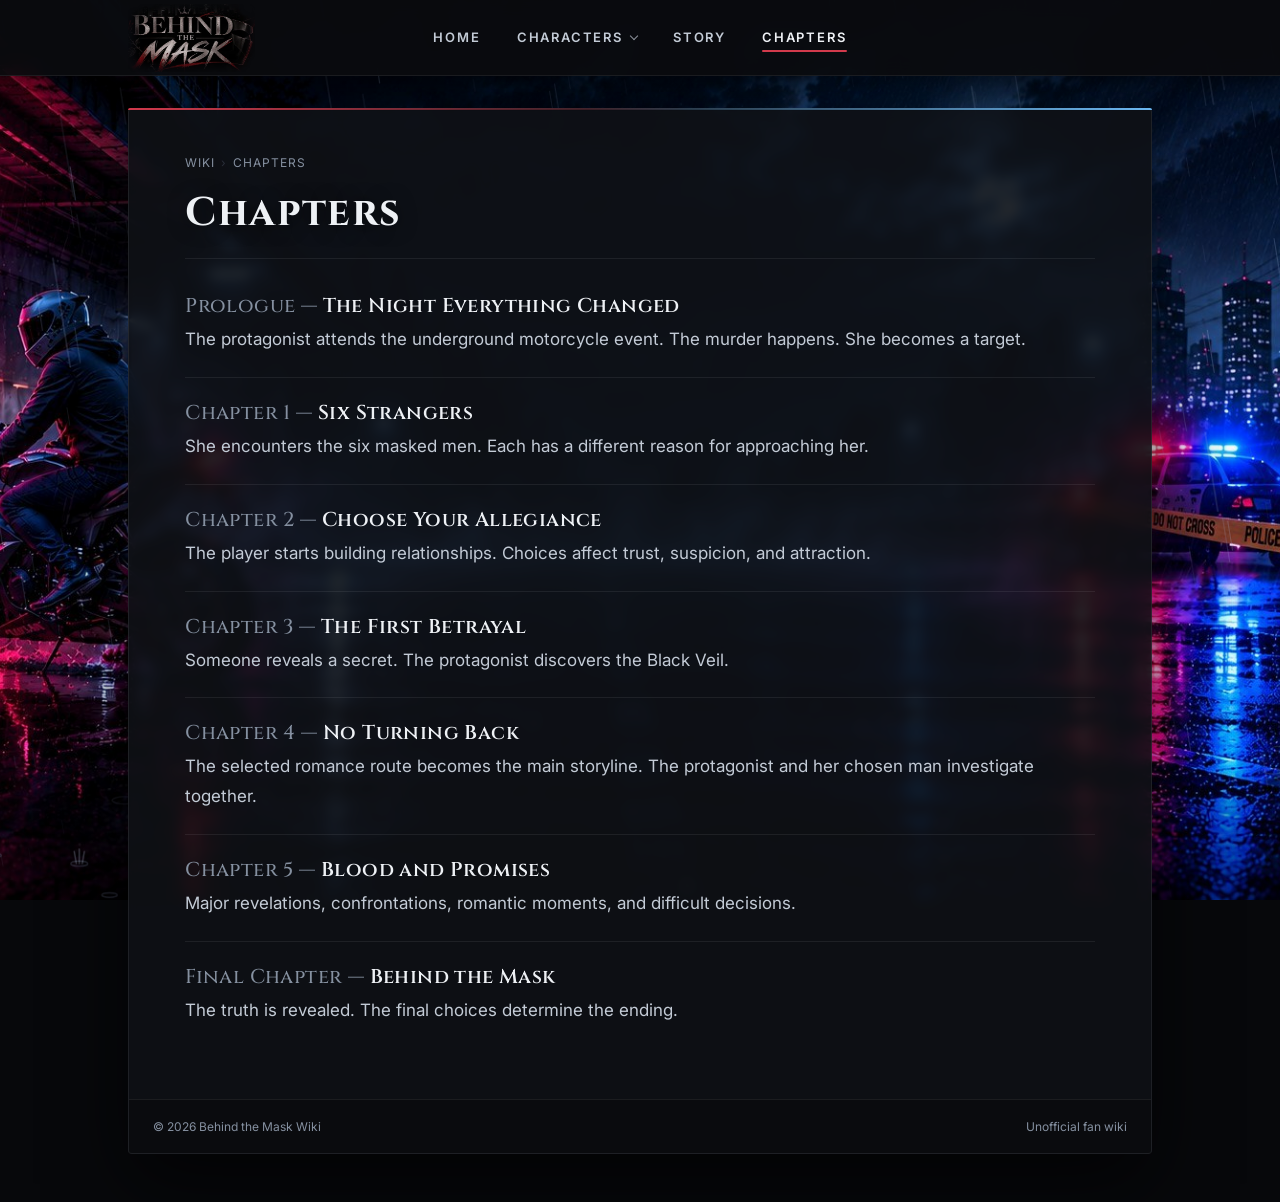
==== commit 3a3b5ead: "added navigation in chapters" ====
--- a/chapters.html
+++ b/chapters.html
@@ -27,49 +27,42 @@
 
         <ol class="chapter-index">
           <li>
-            <span class="chapter-index__num">1</span>
             <div>
               <h3 class="chapter-index__title" data-no-toc><span>Prologue —</span> The Night Everything Changed</h3>
               <p>The protagonist attends the underground motorcycle event. The murder happens. She becomes a target.</p>
             </div>
           </li>
           <li>
-            <span class="chapter-index__num">2</span>
             <div>
               <h3 class="chapter-index__title" data-no-toc><span>Chapter 1 —</span> Six Strangers</h3>
               <p>She encounters the six masked men. Each has a different reason for approaching her.</p>
             </div>
           </li>
           <li>
-            <span class="chapter-index__num">3</span>
             <div>
               <h3 class="chapter-index__title" data-no-toc><span>Chapter 2 —</span> Choose Your Allegiance</h3>
               <p>The player starts building relationships. Choices affect trust, suspicion, and attraction.</p>
             </div>
           </li>
           <li>
-            <span class="chapter-index__num">4</span>
             <div>
               <h3 class="chapter-index__title" data-no-toc><span>Chapter 3 —</span> The First Betrayal</h3>
               <p>Someone reveals a secret. The protagonist discovers the Black Veil.</p>
             </div>
           </li>
           <li>
-            <span class="chapter-index__num">5</span>
             <div>
               <h3 class="chapter-index__title" data-no-toc><span>Chapter 4 —</span> No Turning Back</h3>
               <p>The selected romance route becomes the main storyline. The protagonist and her chosen man investigate together.</p>
             </div>
           </li>
           <li>
-            <span class="chapter-index__num">6</span>
             <div>
               <h3 class="chapter-index__title" data-no-toc><span>Chapter 5 —</span> Blood and Promises</h3>
               <p>Major revelations, confrontations, romantic moments, and difficult decisions.</p>
             </div>
           </li>
           <li>
-            <span class="chapter-index__num">7</span>
             <div>
               <h3 class="chapter-index__title" data-no-toc><span>Final Chapter —</span> Behind the Mask</h3>
               <p>The truth is revealed. The final choices determine the ending.</p>
--- a/assets/css/wiki.css
+++ b/assets/css/wiki.css
@@ -469,6 +469,18 @@
 .endings li { margin: 0 0 .7em; }
 .endings li { display: grid; grid-template-columns: 8.4em 1fr; gap: 8px; }
 .endings strong { white-space: nowrap; }
+
+/* Spoiler text — blurred until the mouse is over it (tap on phones; logic in site.js).
+   Usage: <span class="spoiler" tabindex="0">secret text</span> */
+.spoiler { cursor: help; outline-offset: 4px; }
+.spoiler__w {
+  display: inline-block;
+  filter: blur(6px);
+  transition: filter .6s ease;
+}
+@media (hover: hover) { .spoiler:hover .spoiler__w { filter: blur(0); } }
+.spoiler.is-revealed .spoiler__w { filter: blur(0); }
+@media (prefers-reduced-motion: reduce) { .spoiler__w { transition: none; } }
 @media (max-width: 640px) { .endings li { display: block; } .endings strong { margin-right: 6px; } }
 
 /* Image placeholder (until real art is added) */
@@ -545,7 +557,6 @@
 /* Chapter overview (chapters.html) — numbered entries separated by thin lines */
 .wiki-content .chapter-index { list-style: none; margin: 0; padding: 0; max-width: none; }
 .wiki-content .chapter-index > li {
-  display: grid; grid-template-columns: 56px minmax(0, 1fr); gap: 18px; align-items: baseline;
   margin: 0; padding: 22px 0; border-bottom: 1px solid var(--c-border);
 }
 .wiki-content .chapter-index > li:first-child { padding-top: 4px; }
@@ -554,10 +565,6 @@
 .wiki-content .chapter-index__title { margin: 0 0 6px; font: 600 20px/1.3 var(--f-display); letter-spacing: .02em; }
 .chapter-index__title span { color: var(--c-muted); font-weight: 500; }
 .wiki-content .chapter-index p { margin: 0; }
-@media (max-width: 640px) {
-  .wiki-content .chapter-index > li { grid-template-columns: 36px minmax(0, 1fr); gap: 12px; }
-  .chapter-index__num { font-size: 22px; }
-}
 
 /* Story text (story.html) */
 .story__text { max-width: 78ch; }
@@ -566,6 +573,36 @@
   font: 600 19px/1.3 var(--f-display); letter-spacing: .04em; color: var(--c-text-strong);
 }
 .wiki-content .story__text h3:first-child { margin-top: 8px; padding-top: 0; border-top: 0; }
+/* Story page layout: chapters on the left, chapter navigation on the right */
+.story-layout { display: grid; grid-template-columns: minmax(0, 1fr) 190px; gap: 40px; align-items: start; }
+.story-layout__main { min-width: 0; }
+.story-nav {
+  position: sticky; top: calc(var(--header-h) + 24px);
+  display: flex; flex-direction: column; gap: 6px;
+  padding: 16px; background: var(--c-surface); border: 1px solid var(--c-border); border-radius: var(--radius);
+}
+.wiki-content .story-nav__title {
+  margin: 0 0 6px; font: 700 11px/1 var(--f-body); letter-spacing: .18em; text-transform: uppercase; color: var(--c-muted);
+}
+.story-nav a, .story-nav span {
+  display: block; padding: 8px 12px; border-radius: 2px; border: 1px solid var(--c-border-hi);
+  font: 600 12px/1.2 var(--f-body); letter-spacing: .1em; text-transform: uppercase; color: var(--c-text);
+  transition: color .2s var(--ease), background .2s var(--ease), border-color .2s var(--ease);
+}
+.story-nav a:hover { color: var(--c-text-strong); background: var(--c-surface-2); border-color: rgba(255,255,255,.25); }
+.story-nav a.is-active { color: #fff; background: var(--c-accent); border-color: var(--c-accent); }
+.story-nav .is-locked { color: var(--c-muted); opacity: .45; border-style: dashed; cursor: not-allowed; }
+@media (max-width: 1000px) {
+  .story-layout { grid-template-columns: minmax(0, 1fr); gap: 0; }
+  .story-nav {
+    order: -1; top: var(--header-h); z-index: 5;
+    flex-direction: row; flex-wrap: nowrap; overflow-x: auto; gap: 6px;
+    margin: 0 0 24px; padding: 10px; background: #12141a;
+  }
+  .wiki-content .story-nav__title { display: none; }
+  .story-nav a, .story-nav span { flex: 0 0 auto; white-space: nowrap; }
+}
+
 /* phone notifications, e.g. "RAVEN is LIVE" */
 .wiki-content .story-notif {
   display: table; margin: 1.2em 0; padding: 7px 14px;
